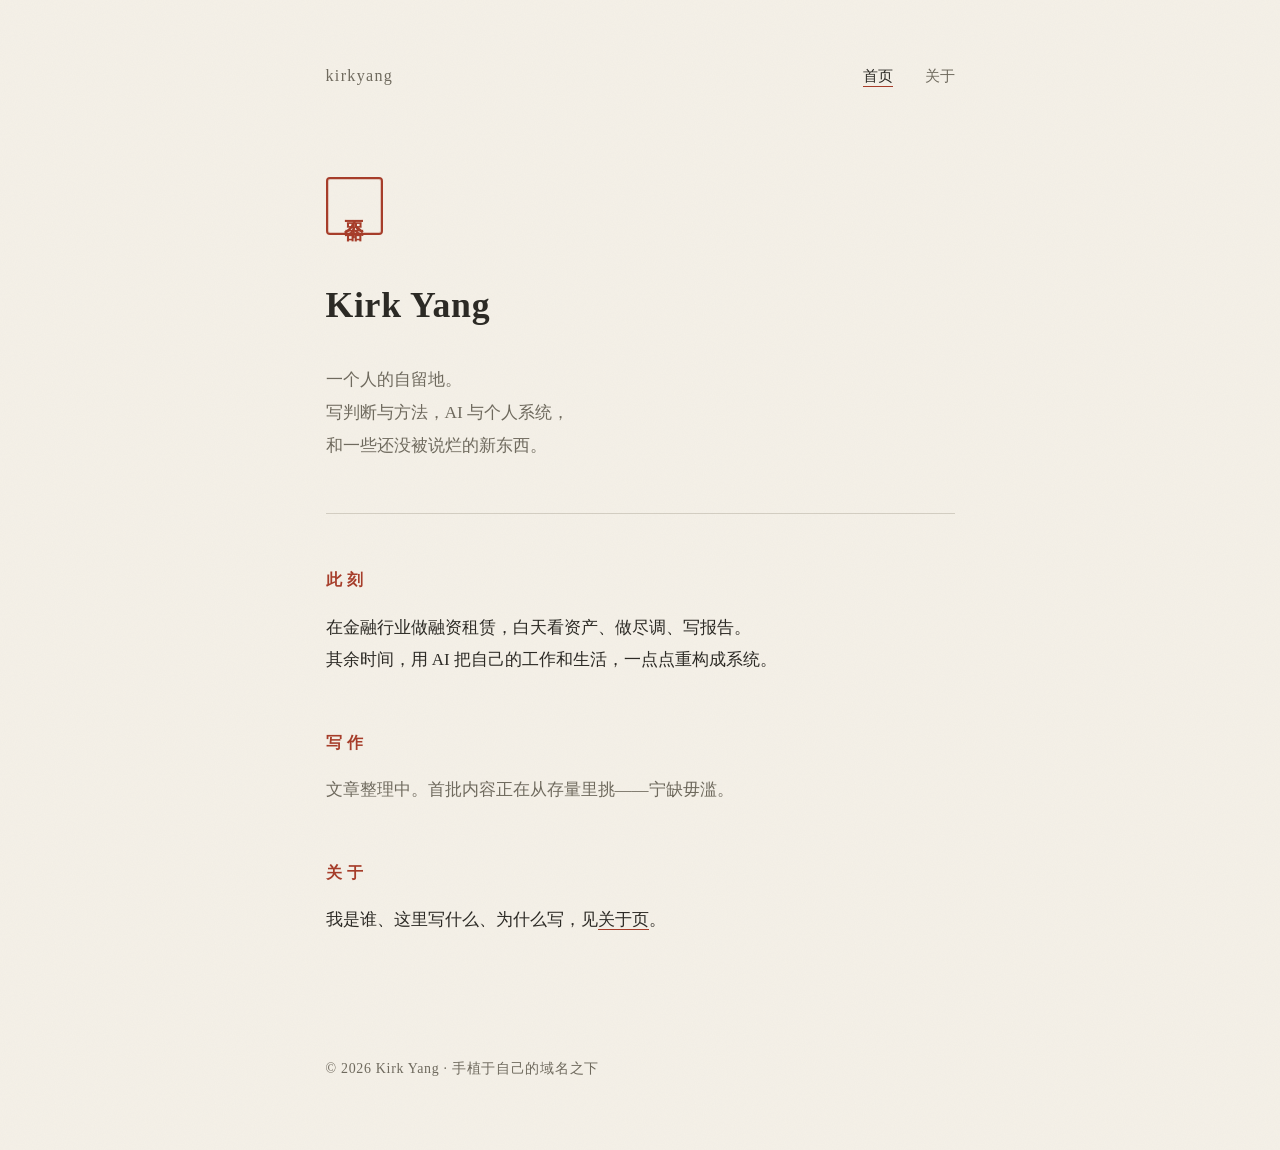
==== index.html @ 70cf478a "feat: kirkyang 个人网站初版——首页+关于，纸感静态站 Co-Authored-By: Claude Fable 5 <noreply@anthropic.com>" ====
<!DOCTYPE html>
<html lang="zh-CN">
<head>
  <meta charset="UTF-8">
  <meta name="viewport" content="width=device-width, initial-scale=1.0">
  <title>Kirk Yang</title>
  <meta name="description" content="一个人的自留地。写判断与方法，AI 与个人系统。">
  <link rel="stylesheet" href="style.css">
</head>
<body>
  <div class="page">

    <header class="site-header reveal">
      <a class="brand" href="index.html">kirkyang</a>
      <nav>
        <a href="index.html" class="active">首页</a>
        <a href="about.html">关于</a>
      </nav>
    </header>

    <main>
      <section class="hero">
        <div class="seal reveal" aria-hidden="true"><span>不器</span></div>
        <h1 class="reveal">Kirk Yang</h1>
        <p class="tagline reveal">
          一个人的自留地。<br>
          写判断与方法，AI 与个人系统，<br>
          和一些还没被说烂的新东西。
        </p>
      </section>

      <hr class="rule reveal">

      <section class="block reveal">
        <h2>此刻</h2>
        <p>
          在金融行业做融资租赁，白天看资产、做尽调、写报告。<br>
          其余时间，用 AI 把自己的工作和生活，一点点重构成系统。
        </p>
      </section>

      <section class="block reveal">
        <h2>写作</h2>
        <p class="muted">
          文章整理中。首批内容正在从存量里挑——宁缺毋滥。
        </p>
      </section>

      <section class="block reveal">
        <h2>关于</h2>
        <p>
          我是谁、这里写什么、为什么写，见<a href="about.html">关于页</a>。
        </p>
      </section>
    </main>

    <footer class="site-footer reveal">
      <p>© 2026 Kirk Yang · 手植于自己的域名之下</p>
    </footer>

  </div>
</body>
</html>
---- style.css ----
/* kirkyang.site — 纸感 · 克制 · 留白
   设计约束：拟物真材质（纸/墨/朱砂印），忌玻璃拟态与霓虹渐变 */

:root {
  --paper: #f5f1e8;
  --ink: #2c2a25;
  --ink-soft: #6f6a5e;
  --cinnabar: #a63d2a;
  --hairline: rgba(60, 50, 30, 0.18);
  --serif: "Noto Serif SC", "Songti SC", "STSong", "SimSun", serif;
}

* { margin: 0; padding: 0; box-sizing: border-box; }

html { font-size: 17px; }

body {
  font-family: var(--serif);
  color: var(--ink);
  background-color: var(--paper);
  /* 纸张肌理：细噪点，拟真材质 */
  background-image: url("data:image/svg+xml,%3Csvg xmlns='http://www.w3.org/2000/svg' width='160' height='160'%3E%3Cfilter id='n'%3E%3CfeTurbulence type='fractalNoise' baseFrequency='0.9' numOctaves='2' stitchTiles='stitch'/%3E%3CfeColorMatrix values='0 0 0 0 0.42 0 0 0 0 0.38 0 0 0 0 0.30 0 0 0 0.05 0'/%3E%3C/filter%3E%3Crect width='160' height='160' filter='url(%23n)'/%3E%3C/svg%3E");
  line-height: 1.9;
  -webkit-font-smoothing: antialiased;
}

.page {
  max-width: 40rem;
  margin: 0 auto;
  padding: 3.5rem 1.5rem 4rem;
  min-height: 100vh;
  display: flex;
  flex-direction: column;
}

/* ---------- 页头 ---------- */
.site-header {
  display: flex;
  justify-content: space-between;
  align-items: baseline;
  margin-bottom: 5rem;
}

.brand {
  font-size: 0.95rem;
  letter-spacing: 0.08em;
  color: var(--ink-soft);
  text-decoration: none;
}

nav a {
  color: var(--ink-soft);
  text-decoration: none;
  font-size: 0.9rem;
  margin-left: 1.6rem;
  padding-bottom: 2px;
  border-bottom: 1px solid transparent;
  transition: color 0.25s ease, border-color 0.25s ease;
}

nav a:hover { color: var(--ink); border-color: var(--hairline); }
nav a.active { color: var(--ink); border-color: var(--cinnabar); }

/* ---------- 主视觉 ---------- */
.hero { margin-bottom: 3rem; }
.hero.compact { margin-bottom: 2rem; }

.seal {
  width: 3.4rem;
  height: 3.4rem;
  border: 2px solid var(--cinnabar);
  border-radius: 4px;
  display: flex;
  align-items: center;
  justify-content: center;
  margin-bottom: 2.2rem;
  transform: rotate(-2deg);
  box-shadow: inset 0 0 0 1px rgba(166, 61, 42, 0.25);
}

.seal span {
  color: var(--cinnabar);
  font-size: 1.15rem;
  font-weight: 700;
  letter-spacing: 0.1em;
  writing-mode: vertical-rl;
}

h1 {
  font-size: 2.1rem;
  font-weight: 700;
  letter-spacing: 0.02em;
  margin-bottom: 1.4rem;
}

.tagline {
  color: var(--ink-soft);
  font-size: 1.02rem;
}

/* ---------- 分隔与正文 ---------- */
.rule {
  border: none;
  border-top: 1px solid var(--hairline);
  margin: 0 0 3rem;
}

.block { margin-bottom: 3rem; }

.block h2 {
  font-size: 0.92rem;
  font-weight: 700;
  letter-spacing: 0.35em;
  color: var(--cinnabar);
  margin-bottom: 1rem;
}

.block p { margin-bottom: 0.9rem; }
.block p:last-child { margin-bottom: 0; }

.block ul { padding-left: 1.3em; }
.block li { margin-bottom: 0.4rem; }

.block a {
  color: var(--ink);
  text-decoration: none;
  border-bottom: 1px solid var(--cinnabar);
  transition: color 0.25s ease;
}
.block a:hover { color: var(--cinnabar); }

.muted { color: var(--ink-soft); }

/* ---------- 页脚 ---------- */
.site-footer {
  margin-top: auto;
  padding-top: 4rem;
  color: var(--ink-soft);
  font-size: 0.82rem;
  letter-spacing: 0.05em;
}

/* ---------- 浮现动效：轻弹入，尊重减弱动效偏好 ---------- */
.reveal {
  opacity: 0;
  transform: translateY(14px);
  animation: rise 0.7s cubic-bezier(0.22, 1.2, 0.36, 1) forwards;
}

.reveal:nth-child(1) { animation-delay: 0.05s; }
main .hero .reveal:nth-child(1) { animation-delay: 0.1s; }
main .hero .reveal:nth-child(2) { animation-delay: 0.18s; }
main .hero .reveal:nth-child(3) { animation-delay: 0.26s; }
main .rule.reveal { animation-delay: 0.34s; }
main .block.reveal:nth-of-type(2) { animation-delay: 0.42s; }
main .block.reveal:nth-of-type(3) { animation-delay: 0.5s; }
main .block.reveal:nth-of-type(4) { animation-delay: 0.58s; }
.site-footer.reveal { animation-delay: 0.66s; }

@keyframes rise {
  to { opacity: 1; transform: translateY(0); }
}

@media (prefers-reduced-motion: reduce) {
  .reveal { animation: none; opacity: 1; transform: none; }
}

@media (max-width: 480px) {
  html { font-size: 16px; }
  .site-header { margin-bottom: 3.5rem; }
}
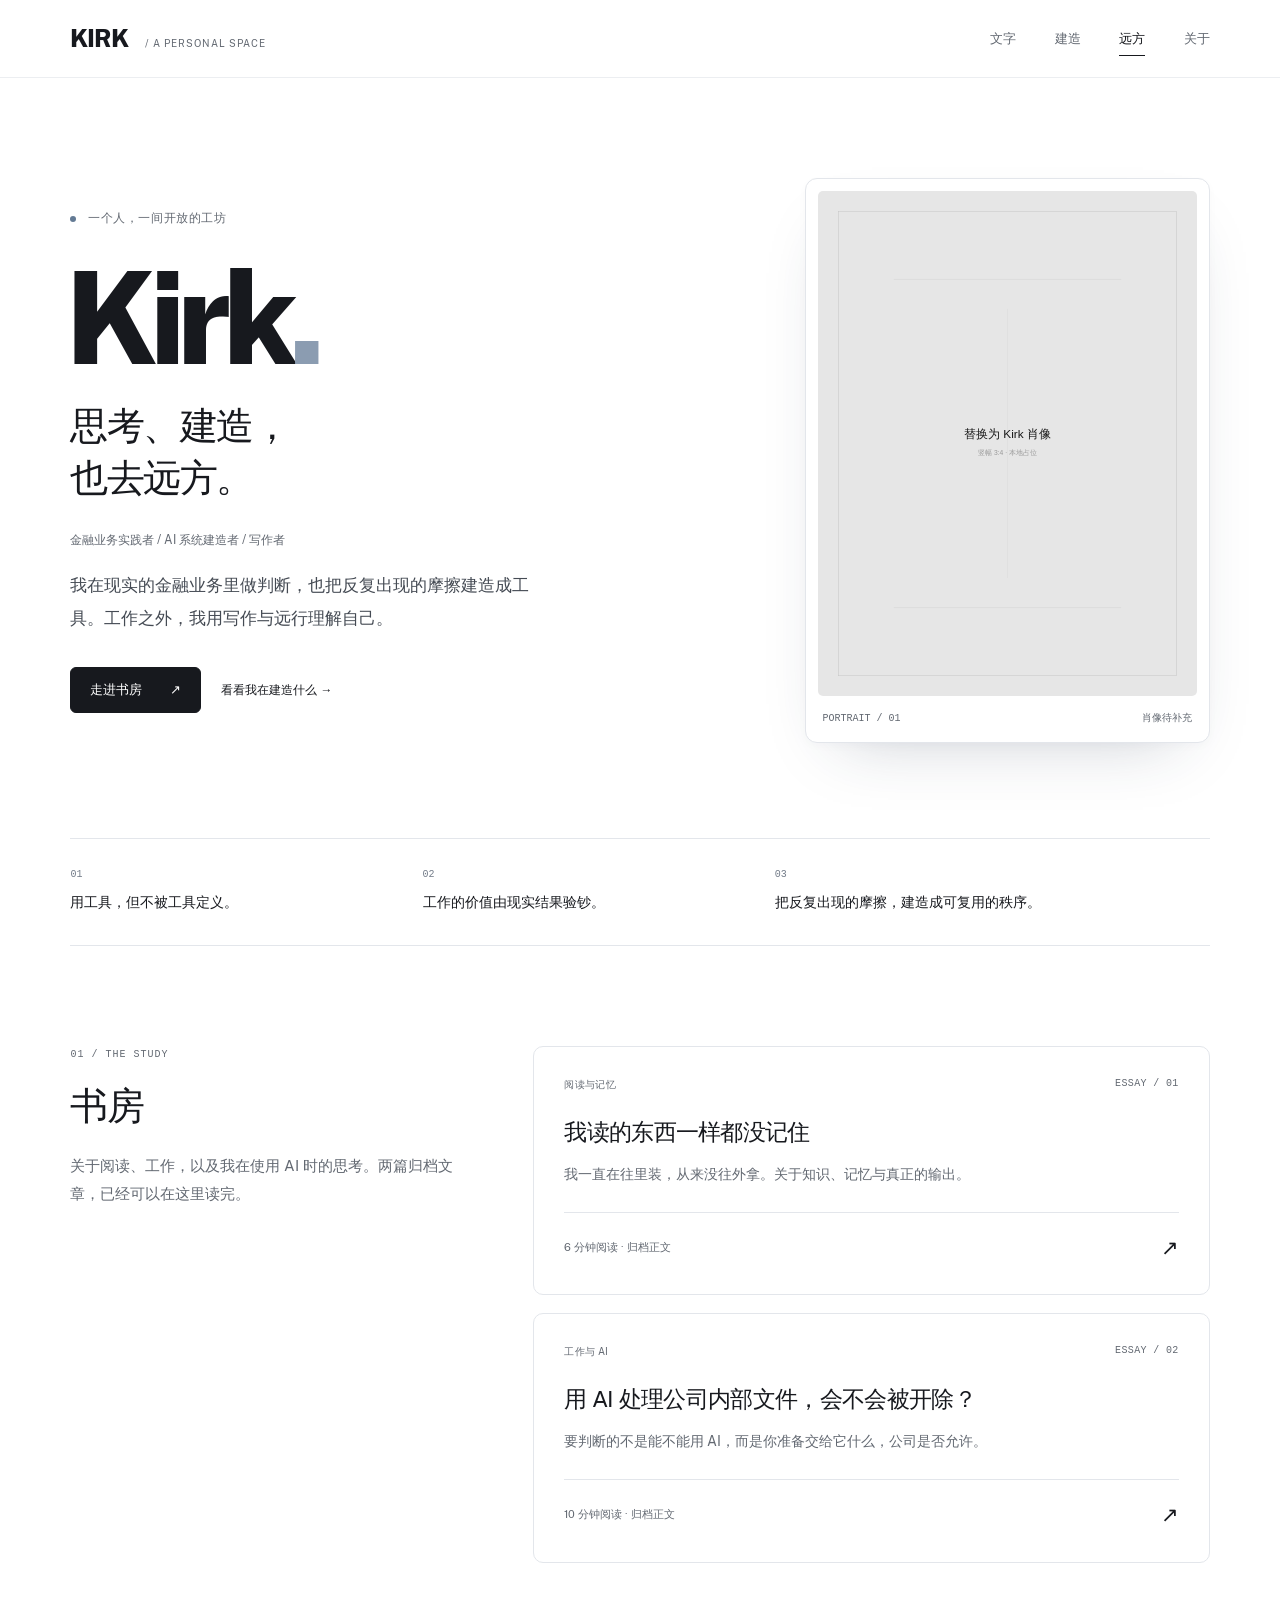
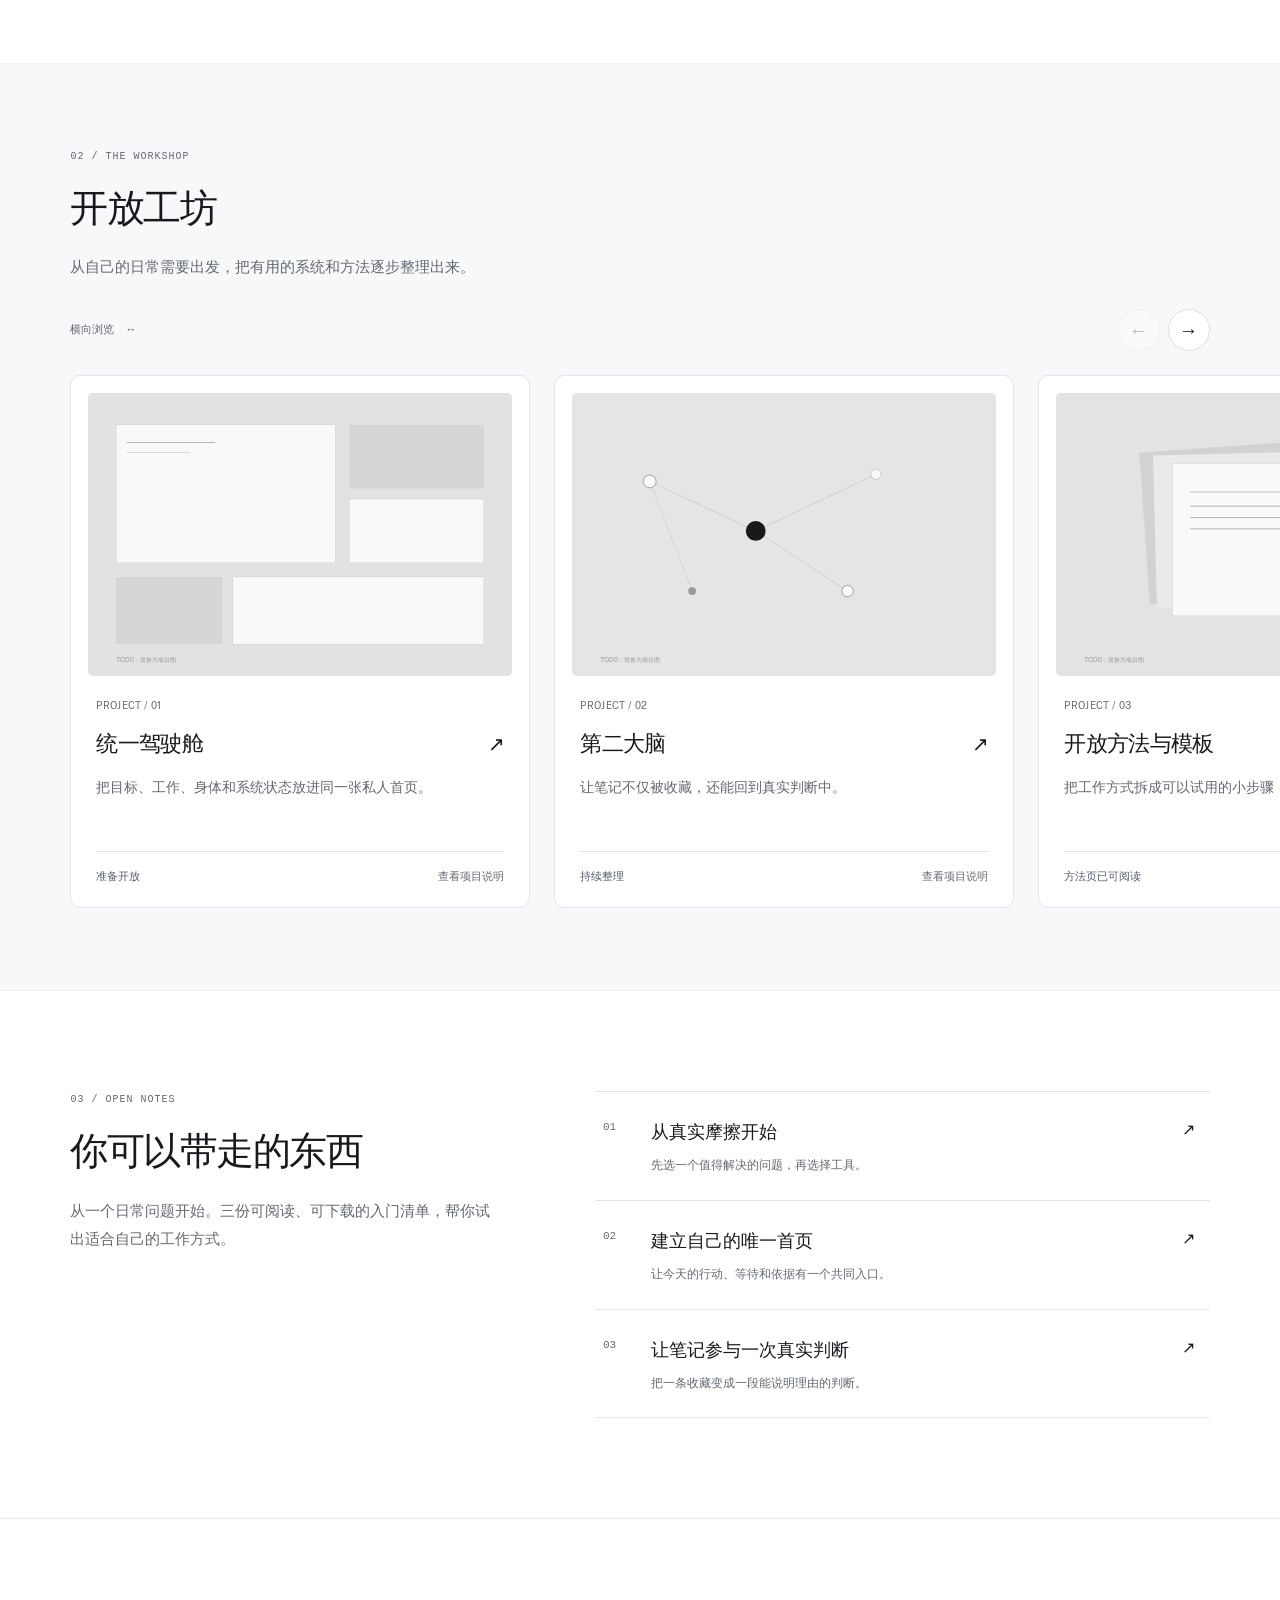
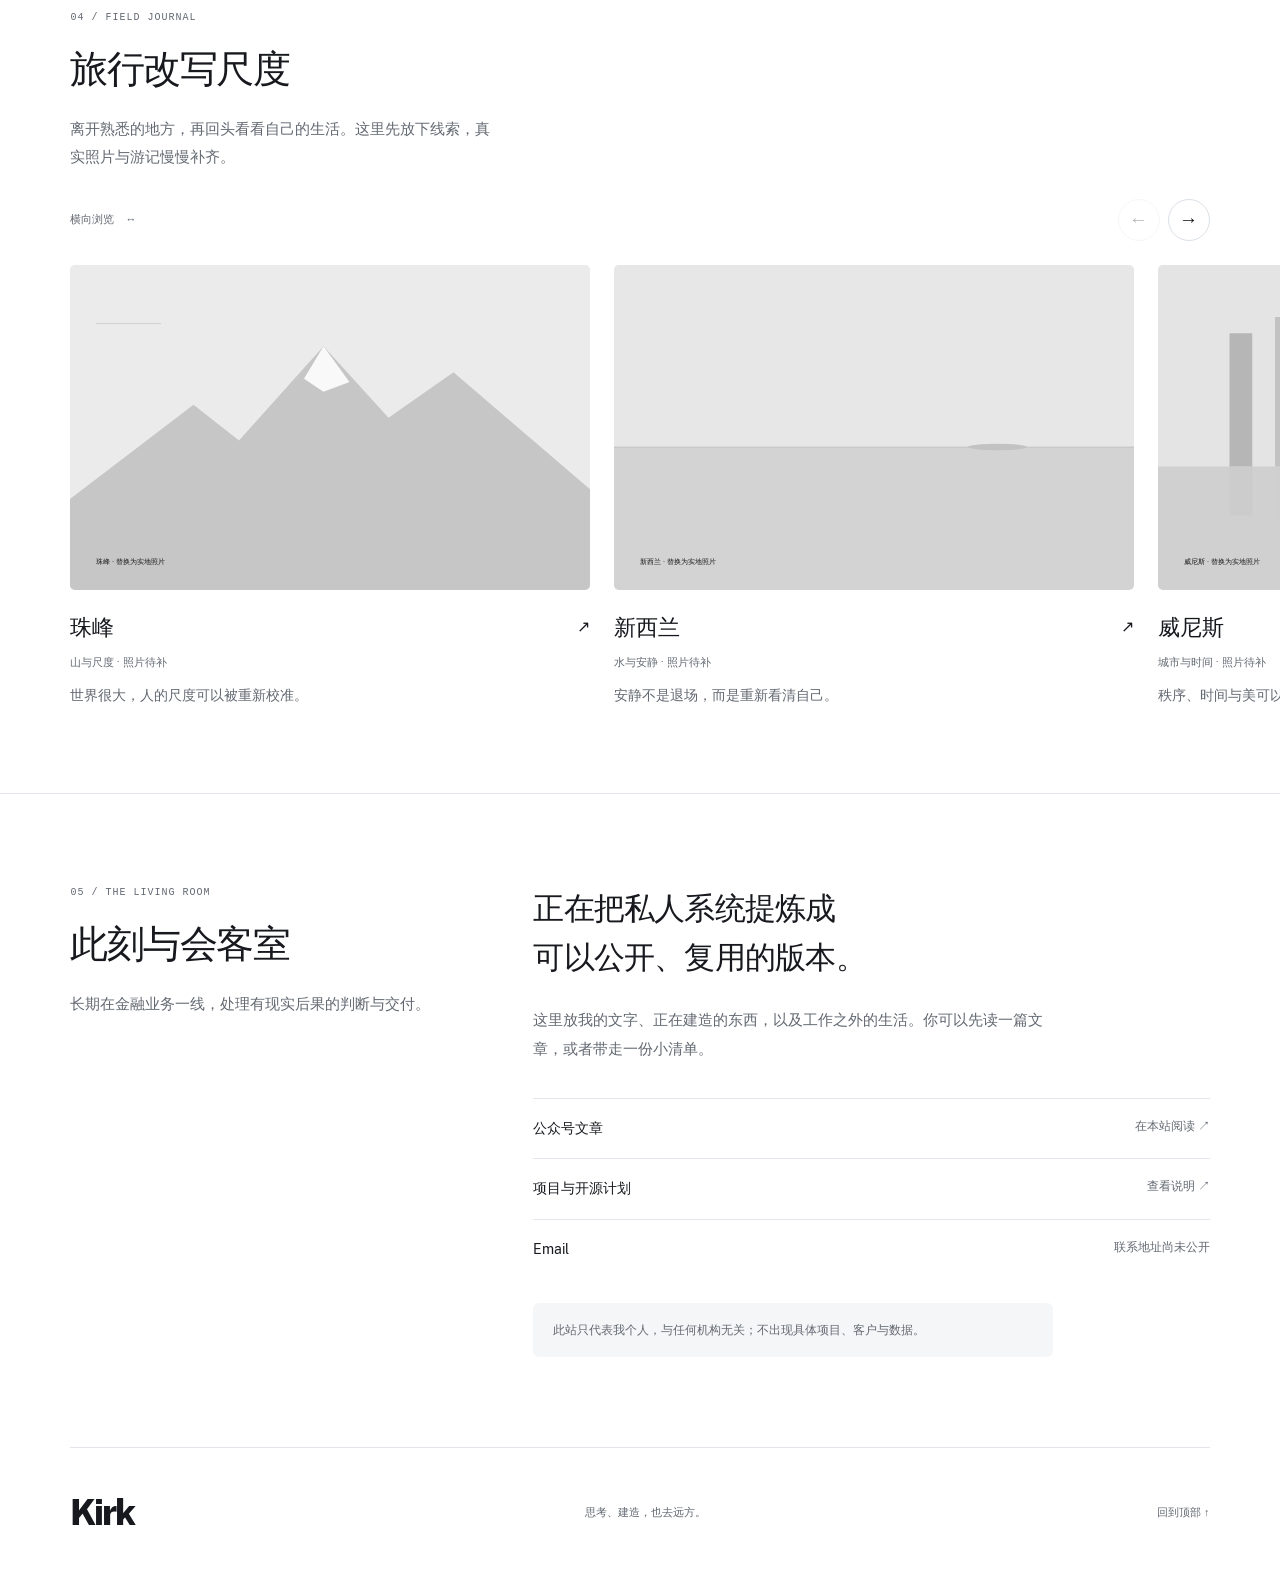
==== commit 821076f6: "feat: 整站替换为白色现代风新站，纸感初版作废 Kirk 拍板「老版不要了」，用 kirk-personal-site 的白色现代风新站 整体替换 2026-08-09 的纸感初版。  - 删除初" ====
--- a/index.html
+++ b/index.html
@@ -1,63 +1,12 @@
-<!DOCTYPE html>
-<html lang="zh-CN">
-<head>
-  <meta charset="UTF-8">
-  <meta name="viewport" content="width=device-width, initial-scale=1.0">
-  <title>Kirk Yang</title>
-  <meta name="description" content="一个人的自留地。写判断与方法，AI 与个人系统。">
-  <link rel="stylesheet" href="style.css">
-</head>
-<body>
-  <div class="page">
-
-    <header class="site-header reveal">
-      <a class="brand" href="index.html">kirkyang</a>
-      <nav>
-        <a href="index.html" class="active">首页</a>
-        <a href="about.html">关于</a>
-      </nav>
-    </header>
-
-    <main>
-      <section class="hero">
-        <div class="seal reveal" aria-hidden="true"><span>不器</span></div>
-        <h1 class="reveal">Kirk Yang</h1>
-        <p class="tagline reveal">
-          一个人的自留地。<br>
-          写判断与方法，AI 与个人系统，<br>
-          和一些还没被说烂的新东西。
-        </p>
-      </section>
-
-      <hr class="rule reveal">
-
-      <section class="block reveal">
-        <h2>此刻</h2>
-        <p>
-          在金融行业做融资租赁，白天看资产、做尽调、写报告。<br>
-          其余时间，用 AI 把自己的工作和生活，一点点重构成系统。
-        </p>
-      </section>
-
-      <section class="block reveal">
-        <h2>写作</h2>
-        <p class="muted">
-          文章整理中。首批内容正在从存量里挑——宁缺毋滥。
-        </p>
-      </section>
-
-      <section class="block reveal">
-        <h2>关于</h2>
-        <p>
-          我是谁、这里写什么、为什么写，见<a href="about.html">关于页</a>。
-        </p>
-      </section>
-    </main>
-
-    <footer class="site-footer reveal">
-      <p>© 2026 Kirk Yang · 手植于自己的域名之下</p>
-    </footer>
-
-  </div>
-</body>
-</html>
+<!doctype html><html lang="zh-Hans"><head><meta charset="utf-8"><meta name="viewport" content="width=device-width,initial-scale=1"><meta name="theme-color" content="#ffffff"><meta name="description" content="Kirk 的个人书房：文字、系统与远行。"><title>Kirk</title><link rel="icon" href="assets/favicon.svg" type="image/svg+xml"><link rel="preload" href="assets/fonts/PublicSans-ExtraBold.woff2" as="font" type="font/woff2" crossorigin><link rel="stylesheet" href="styles.css?v=595f188951b5"></head><body data-section=""><a class="skip-link" href="#main">跳到正文</a><header class="masthead"><a class="wordmark" href="index.html" aria-label="Kirk，返回首页">KIRK<span class="wordmark-note"> / A PERSONAL SPACE</span></a><nav class="site-nav" aria-label="页面章节"><ul><li><a href="#writing">文字</a></li><li><a href="#workshop">建造</a></li><li><a href="#travel">远方</a></li><li><a href="#about">关于</a></li></ul></nav></header><main id="main">
+  <section class="hero" aria-labelledby="hero-name">
+    <div class="hero-copy"><p class="hero-eyebrow"><span class="small-mark" aria-hidden="true"></span> 一个人，一间开放的工坊</p><h1 id="hero-name">Kirk<span aria-hidden="true">.</span></h1><p class="hero-heading">思考、建造，<br>也去远方。</p><p class="hero-role">金融业务实践者 / AI 系统建造者 / 写作者</p><p class="hero-lead">我在现实的金融业务里做判断，也把反复出现的摩擦建造成工具。工作之外，我用写作与远行理解自己。</p><div class="hero-actions"><a class="button" href="#writing">走进书房 <span aria-hidden="true">↗</span></a><a class="text-link" href="#workshop">看看我在建造什么 →</a></div></div>
+    <figure class="hero-portrait"><img src="assets/portrait.svg" alt="Kirk 肖像待补充，目前为示意图" decoding="async" width="900" height="1200" fetchpriority="high" style="object-position:50% 50%"><figcaption><span>PORTRAIT / 01</span><span>肖像待补充</span></figcaption></figure>
+  </section>
+  <section class="principles" aria-labelledby="principles-title"><h2 class="visually-hidden" id="principles-title">原则</h2><ol><li><span>01</span>用工具，但不被工具定义。</li><li><span>02</span>工作的价值由现实结果验钞。</li><li><span>03</span>把反复出现的摩擦，建造成可复用的秩序。</li></ol></section>
+  <section class="writing" id="writing"><header class="section-head"><p class="section-kicker">01 / THE STUDY</p><h2>书房</h2><p class="section-note">关于阅读、工作，以及我在使用 AI 时的思考。两篇归档文章，已经可以在这里读完。</p></header><ul class="writing-list"><li><a class="article-card" href="pages/reading.html" aria-label="打开我读的东西一样都没记住"><article><p class="article-label">阅读与记忆 <span>ESSAY / 01</span></p><h3>我读的东西一样都没记住</h3><p class="card-summary">我一直在往里装，从来没往外拿。关于知识、记忆与真正的输出。</p><p class="card-bottom"><span>6 分钟阅读 · 归档正文</span><span aria-hidden="true">↗</span></p></article></a></li><li><a class="article-card" href="pages/ai-documents.html" aria-label="打开用 AI 处理公司内部文件，会不会被开除？"><article><p class="article-label">工作与 AI <span>ESSAY / 02</span></p><h3>用 AI 处理公司内部文件，会不会被开除？</h3><p class="card-summary">要判断的不是能不能用 AI，而是你准备交给它什么，公司是否允许。</p><p class="card-bottom"><span>10 分钟阅读 · 归档正文</span><span aria-hidden="true">↗</span></p></article></a></li></ul></section>
+  <section class="workshop" id="workshop"><header class="section-head"><p class="section-kicker">02 / THE WORKSHOP</p><h2>开放工坊</h2><p class="section-note">从自己的日常需要出发，把有用的系统和方法逐步整理出来。</p></header><div class="rail-wrap"><div class="rail-toolbar"><p>横向浏览 <span aria-hidden="true">↔</span></p><div class="rail-controls" hidden><button type="button" data-rail="projects-rail" data-step="-1" aria-controls="projects-rail" aria-label="上一组建造项目">←</button><button type="button" data-rail="projects-rail" data-step="1" aria-controls="projects-rail" aria-label="下一组建造项目">→</button></div></div><ul id="projects-rail" class="rail" tabindex="0" aria-label="建造项目，可横向滑动"><li class="rail-card"><a class="project-card" href="pages/cockpit.html" aria-label="打开统一驾驶舱"><article><figure class="media project-media"><img src="assets/project-cockpit.svg" alt="统一驾驶舱概念示意图" decoding="async" width="1200" height="800" loading="lazy"></figure><p class="article-label">PROJECT / 01</p><h3>统一驾驶舱 <span aria-hidden="true">↗</span></h3><p class="card-summary">把目标、工作、身体和系统状态放进同一张私人首页。</p><p class="status">准备开放 <span>查看项目说明</span></p></article></a></li><li class="rail-card"><a class="project-card" href="pages/second-brain.html" aria-label="打开第二大脑"><article><figure class="media project-media"><img src="assets/project-second-brain.svg" alt="第二大脑概念示意图" decoding="async" width="1200" height="800" loading="lazy"></figure><p class="article-label">PROJECT / 02</p><h3>第二大脑 <span aria-hidden="true">↗</span></h3><p class="card-summary">让笔记不仅被收藏，还能回到真实判断中。</p><p class="status">持续整理 <span>查看项目说明</span></p></article></a></li><li class="rail-card"><a class="project-card" href="pages/methods.html" aria-label="打开开放方法与模板"><article><figure class="media project-media"><img src="assets/project-methods.svg" alt="开放方法与模板概念示意图" decoding="async" width="1200" height="800" loading="lazy"></figure><p class="article-label">PROJECT / 03</p><h3>开放方法与模板 <span aria-hidden="true">↗</span></h3><p class="card-summary">把工作方式拆成可以试用的小步骤，从一个真实问题开始。</p><p class="status">方法页已可阅读 <span>查看项目说明</span></p></article></a></li></ul></div></section>
+  <section class="garden" id="garden"><header class="section-head"><p class="section-kicker">03 / OPEN NOTES</p><h2>你可以带走的东西</h2><p class="section-note">从一个日常问题开始。三份可阅读、可下载的入门清单，帮你试出适合自己的工作方式。</p></header><ol class="garden-path"><li><a class="" href="pages/start-with-friction.html" aria-label="打开从真实摩擦开始"><span class="garden-index">01</span><span><strong>从真实摩擦开始</strong><small>先选一个值得解决的问题，再选择工具。</small></span><span aria-hidden="true">↗</span></a></li><li><a class="" href="pages/one-homepage.html" aria-label="打开建立自己的唯一首页"><span class="garden-index">02</span><span><strong>建立自己的唯一首页</strong><small>让今天的行动、等待和依据有一个共同入口。</small></span><span aria-hidden="true">↗</span></a></li><li><a class="" href="pages/knowledge-to-decision.html" aria-label="打开让笔记参与一次真实判断"><span class="garden-index">03</span><span><strong>让笔记参与一次真实判断</strong><small>把一条收藏变成一段能说明理由的判断。</small></span><span aria-hidden="true">↗</span></a></li></ol></section>
+  <section class="travel" id="travel"><header class="section-head"><p class="section-kicker">04 / FIELD JOURNAL</p><h2>旅行改写尺度</h2><p class="section-note">离开熟悉的地方，再回头看看自己的生活。这里先放下线索，真实照片与游记慢慢补齐。</p></header><div class="rail-wrap"><div class="rail-toolbar"><p>横向浏览 <span aria-hidden="true">↔</span></p><div class="rail-controls" hidden><button type="button" data-rail="travel-rail" data-step="-1" aria-controls="travel-rail" aria-label="上一组旅行记录">←</button><button type="button" data-rail="travel-rail" data-step="1" aria-controls="travel-rail" aria-label="下一组旅行记录">→</button></div></div><ul id="travel-rail" class="rail" tabindex="0" aria-label="旅行记录，可横向滑动"><li class="rail-card"><a class="travel-card" href="pages/everest.html" aria-label="打开珠峰"><article><figure class="media travel-media"><img src="assets/travel-everest.svg" alt="珠峰影像占位示意" decoding="async" width="1600" height="1000" loading="lazy"></figure><div class="travel-caption"><h3>珠峰</h3><span aria-hidden="true">↗</span></div><p class="meta">山与尺度 · 照片待补</p><p class="card-summary">世界很大，人的尺度可以被重新校准。</p></article></a></li><li class="rail-card"><a class="travel-card" href="pages/new-zealand.html" aria-label="打开新西兰"><article><figure class="media travel-media"><img src="assets/travel-newzealand.svg" alt="新西兰影像占位示意" decoding="async" width="1600" height="1000" loading="lazy"></figure><div class="travel-caption"><h3>新西兰</h3><span aria-hidden="true">↗</span></div><p class="meta">水与安静 · 照片待补</p><p class="card-summary">安静不是退场，而是重新看清自己。</p></article></a></li><li class="rail-card"><a class="travel-card" href="pages/venice.html" aria-label="打开威尼斯"><article><figure class="media travel-media"><img src="assets/travel-venice.svg" alt="威尼斯影像占位示意" decoding="async" width="1600" height="1000" loading="lazy"></figure><div class="travel-caption"><h3>威尼斯</h3><span aria-hidden="true">↗</span></div><p class="meta">城市与时间 · 照片待补</p><p class="card-summary">秩序、时间与美可以在同一座城里共存。</p></article></a></li></ul></div></section>
+  <section class="about" id="about"><header class="section-head"><p class="section-kicker">05 / THE LIVING ROOM</p><h2>此刻与会客室</h2><p class="section-note">长期在金融业务一线，处理有现实后果的判断与交付。</p></header><div class="about-body"><p class="about-now">正在把私人系统提炼成<br>可以公开、复用的版本。</p><p>这里放我的文字、正在建造的东西，以及工作之外的生活。你可以先读一篇文章，或者带走一份小清单。</p><div class="connect-list"><a href="#writing"><span>公众号文章</span><span>在本站阅读 ↗</span></a><a href="#workshop"><span>项目与开源计划</span><span>查看说明 ↗</span></a><p><span>Email</span><span>联系地址尚未公开</span></p></div><p class="source-note">此站只代表我个人，与任何机构无关；不出现具体项目、客户与数据。</p></div></section>
+  </main><footer class="site-footer"><a href="index.html" class="footer-name">Kirk</a><p>思考、建造，也去远方。</p><a class="back-top" href="#main">回到顶部 ↑</a></footer><script src="script.js?v=d8c4e8d4521d"></script></body></html>
--- a/styles.css
+++ b/styles.css
@@ -0,0 +1,170 @@
+@font-face{font-family:"Public Sans";src:url("assets/fonts/PublicSans-Regular.woff2") format("woff2");font-weight:400;font-display:swap}
+@font-face{font-family:"Public Sans";src:url("assets/fonts/PublicSans-ExtraBold.woff2") format("woff2");font-weight:800;font-display:swap}
+:root{--paper:#fff;--ink:#17191e;--mist:#636972;--line:#e3e6eb;--panel:#f5f6f8;--accent:#435875;--gutter:clamp(22px,5.5vw,88px);--font:"Public Sans","PingFang SC","Hiragino Sans GB","Microsoft YaHei",sans-serif;--mono:"SFMono-Regular",Consolas,monospace}
+*{box-sizing:border-box}
+html{background:var(--paper);scroll-padding-top:100px}
+body{margin:0;background:var(--paper);color:var(--ink);font:16px/1.8 var(--font);-webkit-font-smoothing:antialiased}
+h1,h2,h3,p,figure,ul,ol{margin:0}ul,ol{padding:0;list-style:none}
+a{color:inherit;text-underline-offset:5px}button{font:inherit;color:inherit;cursor:pointer}
+button:disabled{opacity:.3;cursor:default}
+img{display:block;max-width:100%;height:auto}button,a{-webkit-tap-highlight-color:transparent}
+[hidden]{display:none!important}
+:focus-visible{outline:2px solid var(--accent);outline-offset:5px}
+::selection{background:#dce4ee;color:var(--ink)}
+.visually-hidden{position:absolute;width:1px;height:1px;padding:0;margin:-1px;overflow:hidden;clip:rect(0,0,0,0);white-space:nowrap;border:0}
+.skip-link{position:absolute;top:12px;left:22px;z-index:50;transform:translateY(-200%);padding:8px 16px;background:#17191e;color:#fff}
+.skip-link:focus{transform:none}
+.masthead{position:sticky;top:0;z-index:20;display:flex;justify-content:space-between;align-items:center;gap:20px;min-height:78px;padding:12px var(--gutter);border-bottom:1px solid #eceef1;background:rgba(255,255,255,.97)}
+.wordmark{font-weight:800;letter-spacing:-.045em;font-size:25px;text-decoration:none}
+.wordmark-note{font-size:10px;letter-spacing:.1em;font-weight:400;margin-left:14px;color:var(--mist)}
+.site-nav ul{display:flex;gap:clamp(18px,3vw,42px)}
+.site-nav a{display:inline-flex;align-items:center;min-height:44px;font-size:13px;text-decoration:none;position:relative;color:var(--mist)}
+.site-nav a::after{content:"";position:absolute;left:0;right:0;bottom:5px;height:1px;background:currentColor;transform:scaleX(0);transform-origin:left}
+.site-nav a[aria-current]{color:var(--ink)}
+.site-nav a[aria-current]::after{transform:scaleX(1)}
+.hero{display:grid;grid-template-columns:1.2fr 1fr;align-items:center;gap:clamp(32px,8vw,120px);padding:clamp(52px,7vw,100px) var(--gutter) 84px;min-height:760px}
+.hero.has-background{background:linear-gradient(90deg,#fffffff5,#ffffffc9),var(--hero-image) center/cover}
+.hero-copy{max-width:600px}.hero-eyebrow{font-size:12px;color:var(--mist);letter-spacing:.05em}
+.small-mark{display:inline-block;width:6px;height:6px;border-radius:50%;background:#637a94;margin-right:8px}
+.hero h1{font-size:clamp(90px,10vw,150px);line-height:1;letter-spacing:-.065em;font-weight:800;margin:24px 0 18px -.045em}
+.hero h1>span{color:#8b9cb1}
+.hero-heading{font-size:clamp(28px,3vw,43px);line-height:1.35;letter-spacing:-.04em;font-weight:500}
+.hero-role{font-size:12px;margin-top:26px;color:var(--mist)}
+.hero-lead{max-width:470px;margin-top:18px;font-size:17px;line-height:1.95;color:#454b54}
+.hero-actions{display:flex;align-items:center;flex-wrap:wrap;gap:20px;margin-top:32px}
+.button{display:inline-flex;min-height:46px;align-items:center;justify-content:center;gap:28px;background:var(--ink);border:1px solid var(--ink);border-radius:6px;color:white;padding:9px 19px;font:13px/1.6 var(--font);text-decoration:none}
+.text-link{font-size:12px;text-decoration:none}
+.hero-portrait{position:relative;max-width:405px;width:100%;justify-self:end;padding:12px;background:#fff;border:1px solid var(--line);border-radius:12px;box-shadow:0 28px 65px -35px #25344d45,0 3px 10px #25344d06}
+.hero-portrait::before{content:"";position:absolute;inset:-18px 18px 18px -18px;z-index:-1;border-radius:12px;background:#f2f4f7}
+.hero-portrait img{width:100%;aspect-ratio:3/4;object-fit:cover;border-radius:5px}
+.hero-portrait img[src$=".svg"]{filter:grayscale(1)}
+.hero-portrait figcaption{display:flex;justify-content:space-between;gap:10px;font:10px/1.6 var(--mono);color:var(--mist);padding:15px 5px 3px}
+.principles{margin:0 var(--gutter);border-block:1px solid var(--line);padding:30px 0}
+.principles ol{display:grid;grid-template-columns:1fr 1fr 1.35fr;gap:30px}
+.principles li{font-size:14px;line-height:1.8}
+.principles li>span{display:block;font:10px var(--mono);color:#737c89;margin-bottom:10px}
+.section-head{padding:0 var(--gutter)}.section-kicker{font:10px/1.8 var(--mono);letter-spacing:.1em;color:var(--mist)}
+.section-head h2{font-size:clamp(29px,3vw,42px);font-weight:500;letter-spacing:-.04em;line-height:1.35;margin-top:16px}
+.section-note{font-size:15px;color:var(--mist);line-height:1.85;max-width:430px;margin-top:20px}
+.writing{display:grid;grid-template-columns:1fr 1.4fr;padding:100px 0}
+.writing-list{margin-right:var(--gutter)}
+.writing-list>li+li{margin-top:18px}
+.article-card{display:block;border:1px solid var(--line);border-radius:10px;padding:28px 30px;text-decoration:none;background:#fff;position:relative}
+.article-label{display:flex;justify-content:space-between;gap:12px;font-size:10px;color:var(--mist);letter-spacing:.035em}
+.article-label span{font-family:var(--mono)}
+.article-card h3{font-size:23px;line-height:1.5;letter-spacing:-.03em;font-weight:500;margin:22px 0 12px}
+.card-summary{font-size:14px;line-height:1.85;color:var(--mist)}
+.card-bottom{display:flex;justify-content:space-between;align-items:center;gap:16px;border-top:1px solid var(--line);padding-top:16px;margin-top:24px;font-size:11px;color:var(--mist)}
+.card-bottom>span:last-child{font-size:21px;color:var(--ink)}
+.workshop{padding:84px 0 58px;background:#f7f8fa;border-block:1px solid #edf0f4}
+.rail-wrap{margin-top:28px}.rail-toolbar{padding:0 var(--gutter);display:flex;align-items:center;justify-content:space-between;margin-bottom:16px}
+.rail-toolbar p{font-size:11px;color:var(--mist)}.rail-toolbar p span{margin-left:8px}
+.rail-controls{display:flex;gap:8px}
+.rail-controls button{width:42px;height:42px;border:1px solid #dce1e7;border-radius:50%;background:#fff;font-size:19px;line-height:1}
+.rail{display:flex;gap:24px;overflow-x:auto;overscroll-behavior-x:contain;scroll-snap-type:x mandatory;scroll-padding-inline:var(--gutter);padding:8px var(--gutter) 24px;scrollbar-width:thin;scrollbar-color:#aeb7c440 transparent}
+.rail:focus-visible{outline-offset:-2px}.rail-card{flex:0 0 min(75vw,460px);min-width:0;scroll-snap-align:start}
+.project-card{display:block;height:100%;padding:17px 17px 20px;background:white;border:1px solid var(--line);border-radius:10px;text-decoration:none}
+.media{overflow:hidden;border-radius:5px;aspect-ratio:3/2;background:#f1f3f6}
+.media img{width:100%;height:100%;object-fit:cover}
+.media img[src$=".svg"]{filter:grayscale(1)}
+.project-card .article-label{margin:20px 8px 10px}
+.project-card h3{display:flex;align-items:center;justify-content:space-between;margin:0 8px 12px;font-size:22px;font-weight:500;letter-spacing:-.03em}
+.project-card h3 span{font-size:20px;font-weight:400}
+.project-card .card-summary{margin:0 8px;min-height:3.7em}
+.status{margin:24px 8px 0;padding-top:15px;border-top:1px solid var(--line);font-size:11px;color:#515d6e;display:flex;justify-content:space-between;gap:12px}
+.status span{color:var(--mist)}
+.garden{padding:100px 0;display:grid;grid-template-columns:1fr 1.2fr;gap:24px;border-bottom:1px solid var(--line)}
+.garden-path{margin-right:var(--gutter)}
+.garden-path li{border-bottom:1px solid var(--line)}
+.garden-path li:first-child{border-top:1px solid var(--line)}
+.garden-path a{display:grid;grid-template-columns:30px 1fr 20px;gap:18px;text-decoration:none;padding:24px 8px}
+.garden-index{font:11px/2 var(--mono);color:var(--mist)}
+.garden-path strong{font-size:18px;font-weight:500}
+.garden-path small{display:block;font-size:12px;line-height:1.7;color:var(--mist);margin-top:7px}
+.travel{padding:90px 0 60px}.travel-card{text-decoration:none;display:block}
+.travel .rail-card{flex-basis:min(80vw,520px)}.travel-media{aspect-ratio:8/5}
+.travel-caption{display:flex;justify-content:space-between;gap:16px;align-items:center;margin:18px 0 6px}
+.travel-caption h3{font-size:22px;font-weight:500}.meta{font-size:11px;color:var(--mist);margin-bottom:10px}
+.about{padding:90px 0;display:grid;grid-template-columns:1fr 1.4fr;border-top:1px solid var(--line)}
+.about-body{margin-right:var(--gutter)}.about-now{font-size:clamp(23px,2.4vw,33px);line-height:1.6;font-weight:400;letter-spacing:-.025em;margin-bottom:24px}
+.about-body>p:not(.about-now){font-size:15px;line-height:1.9;color:var(--mist);max-width:520px}
+.connect-list{margin-top:35px}.connect-list>a,.connect-list>p{display:flex;justify-content:space-between;gap:20px;border-top:1px solid var(--line);padding:17px 0;font-size:14px;text-decoration:none}
+.connect-list>a span:last-child,.connect-list>p span:last-child{font-size:12px;color:var(--mist)}
+.site-footer{display:flex;align-items:center;justify-content:space-between;gap:20px;margin:0 var(--gutter);padding:32px 0 45px;border-top:1px solid var(--line)}
+.footer-name{font-size:36px;font-weight:800;letter-spacing:-.06em;text-decoration:none}
+.site-footer>p,.back-top{font-size:11px;color:var(--mist);text-decoration:none}
+
+/* Real content pages: direct URLs, semantic reading order and native back links. */
+.detail-main{max-width:1400px;margin:0 auto;padding:44px var(--gutter) 0}
+.back-link{display:inline-flex;align-items:center;min-height:44px;font-size:12px;color:var(--mist);text-decoration:none}
+.detail-header{max-width:800px;padding:44px 0 52px}
+.detail-header h1{font-size:clamp(32px,4vw,56px);line-height:1.3;font-weight:500;letter-spacing:-.045em;margin:18px 0 24px}
+.detail-intro{font-size:19px;line-height:1.8;color:#49515d}
+.source-note{font-size:12px!important;line-height:1.85!important;color:var(--mist)!important;background:var(--panel);padding:16px 20px;border-radius:6px;margin-top:24px}
+.reading-layout{display:grid;grid-template-columns:210px minmax(0,720px);gap:clamp(32px,5vw,80px);align-items:start;border-top:1px solid var(--line);padding-top:48px}
+.toc{position:sticky;top:110px;font-size:12px}.toc>p{font:10px var(--mono);color:var(--mist);margin-bottom:20px}
+.toc a{display:flex;gap:10px;text-decoration:none;padding:8px 0;line-height:1.65;color:var(--mist)}
+.toc a>span{font:10px/2 var(--mono);color:#7d8795;flex-shrink:0}
+.prose{font-size:17px;line-height:2;min-width:0}
+.prose>p{margin-bottom:24px}.prose h2{font-size:25px;font-weight:500;line-height:1.5;letter-spacing:-.025em;margin:55px 0 24px;scroll-margin-top:100px}
+.prose h2:first-child{margin-top:0}.prose ul{list-style:disc;padding-left:24px;margin-bottom:24px}
+.prose li{margin-bottom:12px}.prose blockquote{margin:28px 0;padding:10px 0 10px 24px;border-left:2px solid #8c9caf;font-size:25px;line-height:1.8}
+.detail-image{margin:0 0 36px}.detail-image img{width:100%;border-radius:8px;object-fit:cover}
+.detail-image img[src$=".svg"]{filter:grayscale(1)}
+.detail-image figcaption{font-size:11px;color:var(--mist);line-height:1.8;margin-top:12px;display:flex;justify-content:space-between;gap:16px;align-items:center}
+.related-box,.template-box{margin:50px 0;padding:26px;background:var(--panel);border:1px solid var(--line);border-radius:8px}
+.related-box h2,.template-box h2{margin-top:0}.related-box .button,.template-box .button{margin-top:20px}
+.template-box pre{font:14px/1.85 var(--font);white-space:pre-wrap;overflow-wrap:anywhere;background:#fff;padding:24px;border:1px solid var(--line);margin:24px 0 0}
+.detail-bottom{display:flex;justify-content:space-between;gap:24px;max-width:1010px;border-top:1px solid var(--line);padding:30px 0;margin:60px 0 40px;font-size:13px}
+.detail-bottom a{max-width:55%;text-decoration:none}.detail-bottom a:last-child{text-align:right}
+.reading-progress{height:2px;background:#61748e;position:fixed;top:77px;left:0;width:100%;z-index:30;transform:scaleX(0);transform-origin:left;pointer-events:none}
+.zoom-button{background:none;border:0;padding:10px;font-size:12px;text-decoration:underline}
+.photo-grid{display:grid;grid-template-columns:repeat(2,minmax(0,1fr));gap:16px}
+.photo-grid button{padding:0;border:0;background:none}.photo-grid img{width:100%;aspect-ratio:4/3;object-fit:cover;border-radius:6px}
+.lightbox{border:1px solid #3d424b;padding:20px;width:min(1100px,95vw);max-height:94dvh;border-radius:10px;background:#171a20;color:#fff}
+.lightbox::backdrop{background:#080a0ee6}
+.lightbox-image{display:block;max-height:72dvh;max-width:100%;width:auto;margin:16px auto;object-fit:contain}
+.lightbox-toolbar{display:flex;justify-content:space-between;align-items:center;gap:12px;font-size:12px}
+.lightbox-toolbar button{min-height:44px;background:transparent;color:#fff;border:1px solid #6b727f;border-radius:5px;padding:8px 14px;white-space:nowrap}
+.lightbox-caption{color:#c9cfd8;line-height:1.6}.lightbox-counter{color:#c9cfd8}
+
+@media(hover:hover){
+  .site-nav a:hover{color:var(--ink)}.site-nav a:hover::after{transform:scaleX(1)}
+  .article-card:hover,.project-card:hover{border-color:#adb9c8;box-shadow:0 12px 30px -22px #354a6b66}
+  .garden-path a:hover{background:#f7f9fb}.text-link:hover,.toc a:hover,.back-link:hover{color:var(--accent)}
+  .button:hover{background:#344052;border-color:#344052}.rail-controls button:not(:disabled):hover{background:#e9edf3}
+}
+@media(prefers-reduced-motion:no-preference){
+  html{scroll-behavior:smooth}
+  .article-card,.project-card,.button,.rail-controls button,.garden-path a{transition:background-color .2s ease,border-color .2s ease,box-shadow .2s ease}
+  .site-nav a::after{transition:transform .2s ease}
+  .media img{transition:transform .45s cubic-bezier(.2,.7,.2,1)}
+}
+@media(hover:hover) and (prefers-reduced-motion:no-preference){.travel-card:hover .media img{transform:scale(1.025)}}
+@media(min-width:1700px){body{--gutter:max(88px,calc((100vw - 1450px)/2))}.detail-main{padding-inline:70px}}
+@media(max-width:1000px){
+  .wordmark-note{display:none}.hero{gap:36px;min-height:680px}
+  .writing,.about{grid-template-columns:1fr 1.25fr}
+  .reading-layout{grid-template-columns:160px minmax(0,1fr);gap:32px}
+}
+@media(max-width:767px){
+  .masthead{min-height:68px;padding-block:8px}.wordmark{font-size:22px}.site-nav ul{gap:20px}.site-nav a{font-size:12px}
+  .hero{grid-template-columns:1fr;min-height:0;padding:48px var(--gutter) 55px;gap:46px}
+  .hero h1{font-size:104px}.hero-heading{font-size:33px}.hero-role{font-size:11px}.hero-lead{font-size:16px}
+  .hero-actions{gap:18px}.hero-portrait{max-width:360px;width:88%}
+  .principles ol{grid-template-columns:1fr;gap:18px}.principles li{display:flex;gap:18px;font-size:13px}.principles li>span{margin:5px 0 0}
+  .writing,.garden,.about{grid-template-columns:1fr;padding:62px 0;gap:30px}
+  .writing-list,.garden-path,.about-body{margin:0 var(--gutter)}
+  .section-note{font-size:14px;max-width:100%}.article-card{padding:22px}.article-card h3{font-size:21px}
+  .workshop,.travel{padding:60px 0 36px}.rail{gap:16px}.rail-card,.travel .rail-card{flex-basis:84vw}
+  .project-card h3{font-size:21px}.status{font-size:10px}
+  .garden-path a{gap:12px;grid-template-columns:24px 1fr 18px}.garden-path strong{font-size:16px}
+  .about-now{font-size:26px}.site-footer{gap:16px;flex-wrap:wrap;padding:25px 0 34px}.site-footer>p{font-size:10px}.footer-name{font-size:30px}
+  .detail-main{padding-top:24px}.detail-header{padding:26px 0 32px}.detail-header h1{font-size:33px;line-height:1.45}.detail-intro{font-size:17px}
+  .reading-layout{grid-template-columns:1fr;gap:32px;padding-top:28px}.toc{position:static;padding-bottom:24px;border-bottom:1px solid var(--line)}
+  .toc a{padding:6px 0}.toc>p{margin-bottom:12px}.prose{font-size:16px;line-height:1.95}.prose h2{font-size:23px}.source-note{padding:14px 16px}
+  .related-box,.template-box{padding:20px}.template-box pre{font-size:13px;padding:18px}
+  .detail-bottom{gap:18px;font-size:12px}.reading-progress{top:67px}
+  .lightbox{padding:12px}.lightbox-toolbar button{padding:7px 10px;font-size:11px}.lightbox-caption{font-size:10px}.lightbox-image{max-height:66dvh}
+}
+@media(prefers-reduced-motion:reduce){*,*::before,*::after{transition:none!important;animation:none!important;scroll-behavior:auto!important}}
